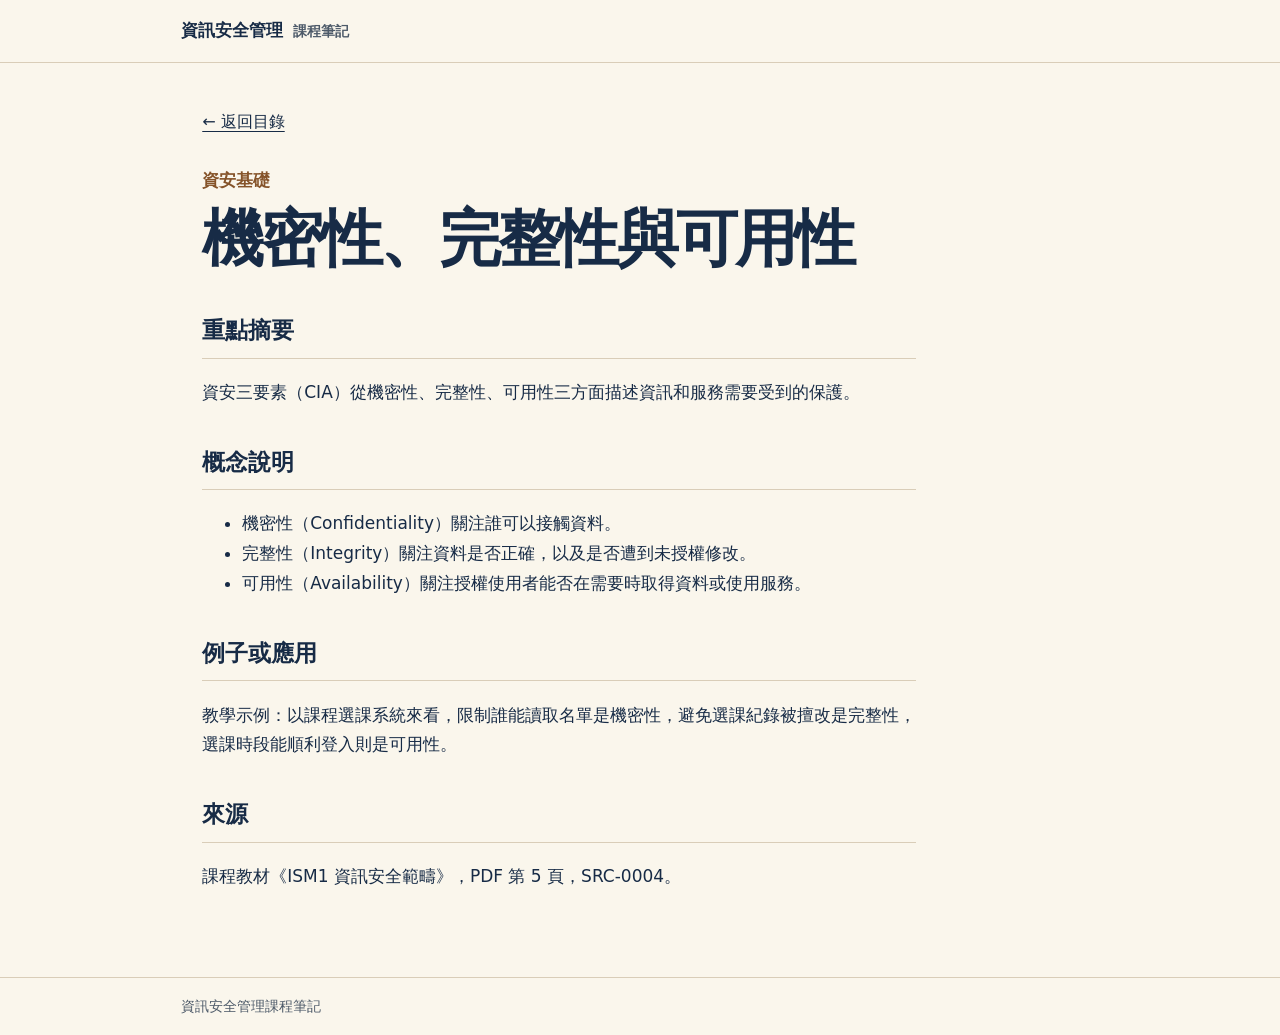
==== notes/cia-triad.html @ 999a937a "Add information security course notes website" ====
<!doctype html>
<html lang="zh-Hant">
<head>
<meta charset="utf-8">
<meta name="viewport" content="width=device-width, initial-scale=1">
<title>機密性、完整性與可用性 · 資訊安全管理課程筆記</title>
<link rel="stylesheet" href="../style.css">

</head>
<body>
<a class="skip" href="#main">跳至主要內容</a>
<header class="masthead"><a href="../index.html">資訊安全管理<span>課程筆記</span></a></header>
<main id="main">
<article><a class="back" href="../index.html">← 返回目錄</a><p class="category">資安基礎</p><h1>機密性、完整性與可用性</h1><section><h2>重點摘要</h2><p>資安三要素（CIA）從機密性、完整性、可用性三方面描述資訊和服務需要受到的保護。</p></section>
<section><h2>概念說明</h2><ul><li>機密性（Confidentiality）關注誰可以接觸資料。</li><li>完整性（Integrity）關注資料是否正確，以及是否遭到未授權修改。</li><li>可用性（Availability）關注授權使用者能否在需要時取得資料或使用服務。</li></ul></section>
<section><h2>例子或應用</h2><p>教學示例：以課程選課系統來看，限制誰能讀取名單是機密性，避免選課紀錄被擅改是完整性，選課時段能順利登入則是可用性。</p></section>
<section><h2>來源</h2><p>課程教材《ISM1 資訊安全範疇》，PDF 第 5 頁，SRC-0004。</p></section></article>
</main>
<footer>資訊安全管理課程筆記</footer>
</body>
</html>
---- style.css ----
:root {
  color-scheme: light;
  --paper: #faf6ec;
  --ink: #172b46;
  --muted: #4d5a69;
  --line: #d9cdb8;
  --accent: #855329;
  font: 17px/1.75 "Microsoft JhengHei", "PingFang TC", system-ui, sans-serif;
}
* { box-sizing: border-box; }
body { margin: 0; background: var(--paper); color: var(--ink); }
a { color: inherit; text-underline-offset: .25em; }
a:hover { color: var(--accent); }
:focus-visible { outline: 2px solid var(--accent); outline-offset: 4px; }
.masthead, footer { padding: .95rem max(1.25rem, calc((100% - 54rem) / 2)); }
.masthead { border-bottom: 1px solid var(--line); }
.masthead a { text-decoration: none; font-weight: 750; }
.masthead span { margin-left: .75em; color: var(--muted); font-size: .8rem; }
main { max-width: 54rem; min-height: 75vh; margin: auto; padding: 2.6rem 1.25rem 4rem; }
.intro { border-bottom: 3px solid var(--ink); padding: 1rem 0 1.55rem; }
h1 { margin: .3rem 0 .65rem; font-size: clamp(2rem, 6vw, 3.65rem); line-height: 1.2; letter-spacing: -.045em; }
.intro p, .group p, #results, footer { color: var(--muted); }
.catalog { padding-top: 1.8rem; }
label { display: block; font-weight: 700; }
input { width: min(100%, 27rem); padding: .6rem .8rem; margin-top: .4rem; border: 1px solid #8a8173; background: #fffdf8; border-radius: .3rem; color: var(--ink); font: inherit; }
#results { margin: .45rem 0 1.3rem; }
.group h2, article h2 { font-size: 1.35rem; border-bottom: 1px solid var(--line); padding-bottom: .45rem; }
.group ul { list-style: none; padding: 0; }
.group li { padding: .7rem 0 .95rem; }
.group a { font-size: 1.17rem; font-weight: 750; }
.group p { margin: .2rem 0 0; }
article { max-width: 42rem; }
article section { margin-top: 2rem; }
.category { margin: 1.7rem 0 .35rem; color: var(--accent); font-weight: 750; }
.back { font-size: .94rem; }
footer { border-top: 1px solid var(--line); font-size: .85rem; }
.skip { position: absolute; left: -10000px; }
.skip:focus { left: 1rem; top: 1rem; background: var(--paper); padding: .5rem; }
@media (max-width: 520px) { main { padding-top: 1.8rem; } .group li { padding-bottom: .7rem; } }
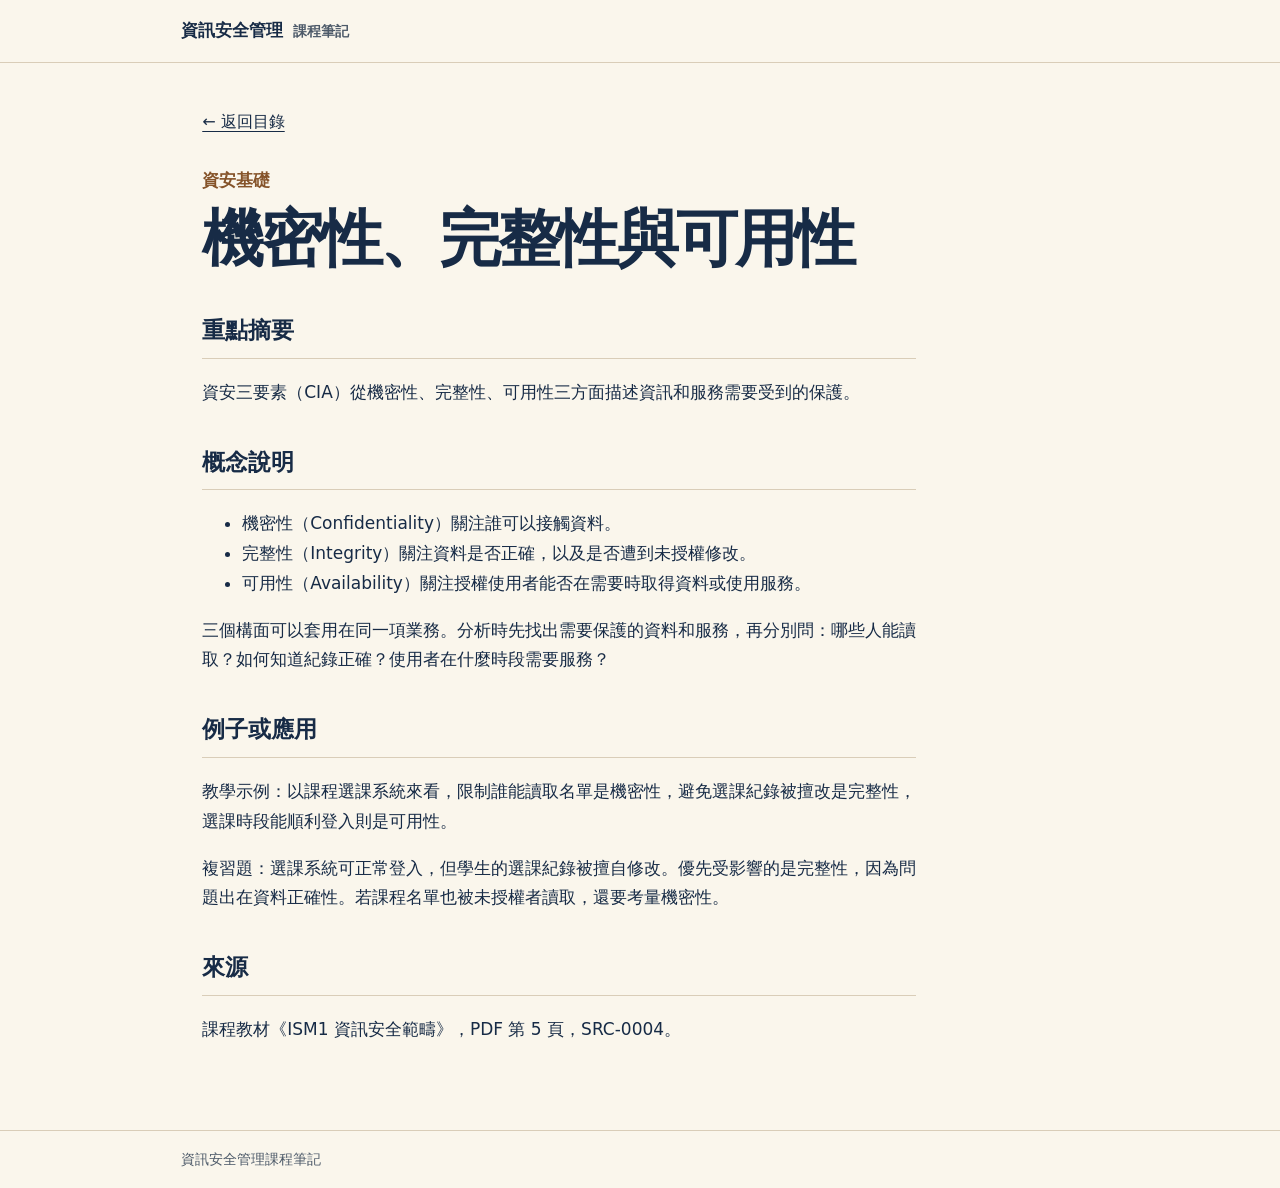
==== commit 7938cf4f: "Expand course notes with a personal data protection lesson" ====
--- a/notes/cia-triad.html
+++ b/notes/cia-triad.html
@@ -12,8 +12,10 @@
 <header class="masthead"><a href="../index.html">資訊安全管理<span>課程筆記</span></a></header>
 <main id="main">
 <article><a class="back" href="../index.html">← 返回目錄</a><p class="category">資安基礎</p><h1>機密性、完整性與可用性</h1><section><h2>重點摘要</h2><p>資安三要素（CIA）從機密性、完整性、可用性三方面描述資訊和服務需要受到的保護。</p></section>
-<section><h2>概念說明</h2><ul><li>機密性（Confidentiality）關注誰可以接觸資料。</li><li>完整性（Integrity）關注資料是否正確，以及是否遭到未授權修改。</li><li>可用性（Availability）關注授權使用者能否在需要時取得資料或使用服務。</li></ul></section>
-<section><h2>例子或應用</h2><p>教學示例：以課程選課系統來看，限制誰能讀取名單是機密性，避免選課紀錄被擅改是完整性，選課時段能順利登入則是可用性。</p></section>
+<section><h2>概念說明</h2><ul><li>機密性（Confidentiality）關注誰可以接觸資料。</li><li>完整性（Integrity）關注資料是否正確，以及是否遭到未授權修改。</li><li>可用性（Availability）關注授權使用者能否在需要時取得資料或使用服務。</li></ul>
+<p>三個構面可以套用在同一項業務。分析時先找出需要保護的資料和服務，再分別問：哪些人能讀取？如何知道紀錄正確？使用者在什麼時段需要服務？</p></section>
+<section><h2>例子或應用</h2><p>教學示例：以課程選課系統來看，限制誰能讀取名單是機密性，避免選課紀錄被擅改是完整性，選課時段能順利登入則是可用性。</p>
+<p>複習題：選課系統可正常登入，但學生的選課紀錄被擅自修改。優先受影響的是完整性，因為問題出在資料正確性。若課程名單也被未授權者讀取，還要考量機密性。</p></section>
 <section><h2>來源</h2><p>課程教材《ISM1 資訊安全範疇》，PDF 第 5 頁，SRC-0004。</p></section></article>
 </main>
 <footer>資訊安全管理課程筆記</footer>
